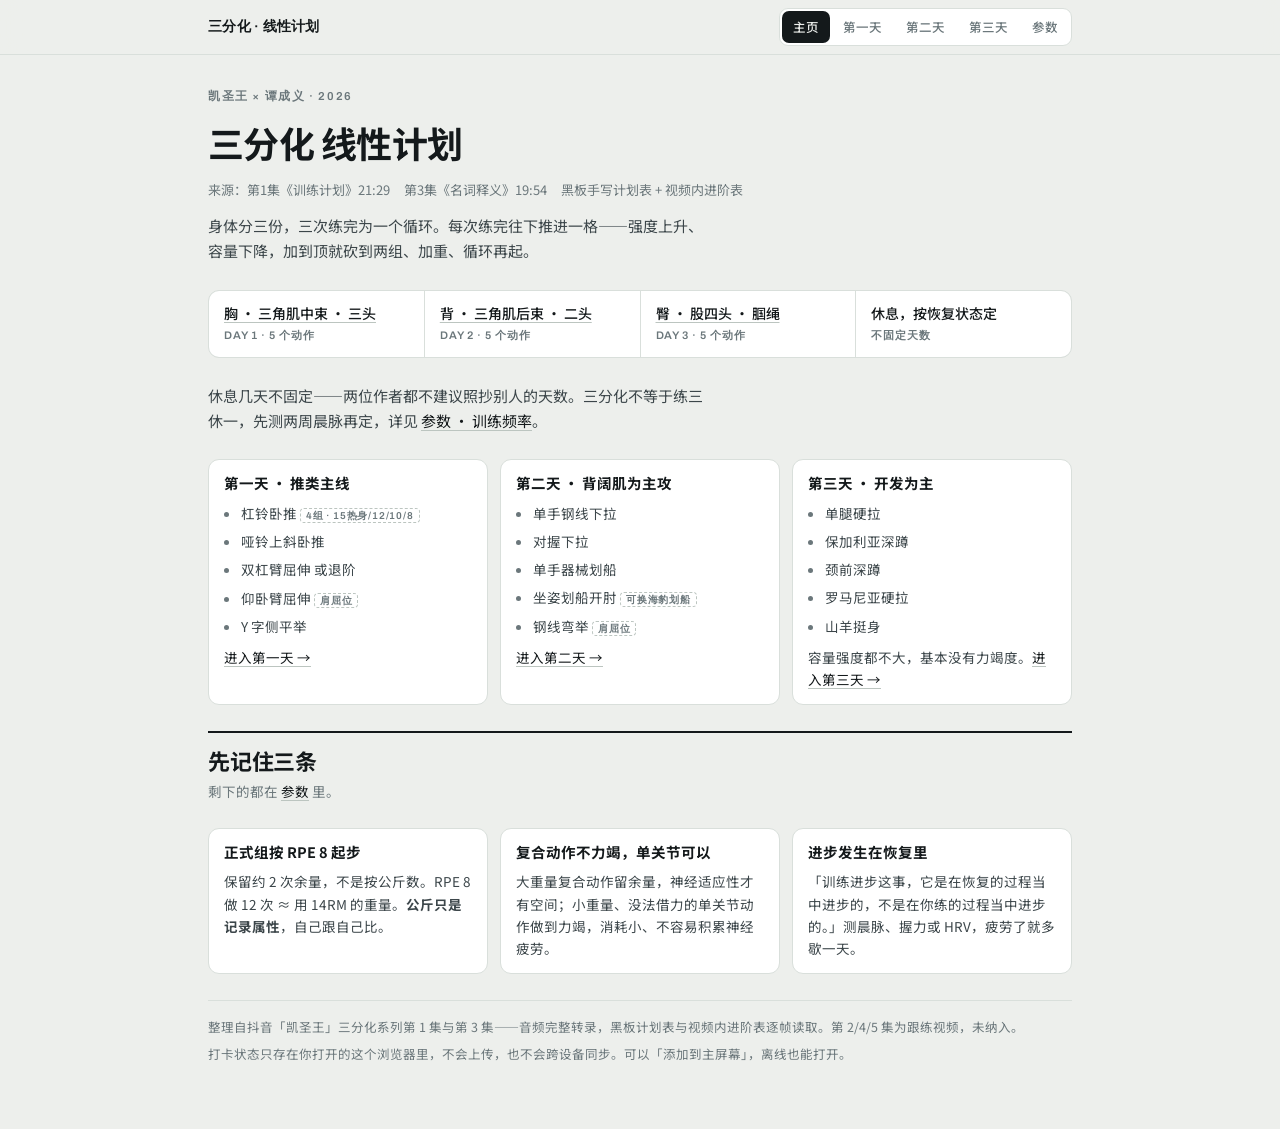
==== index.html @ 025f2950 "Add three-day split linear plan site" ====
<!doctype html>
<html lang="zh-CN">
<head>
<meta charset="utf-8">
<meta name="viewport" content="width=device-width, initial-scale=1, viewport-fit=cover">
<title>三分化 线性计划</title>
<meta name="description" content="凯圣王 × 谭成义三分化线性计划整理：三天动作表、逐周进阶表、组间歇与 RPE 参数，每个动作可打卡。">
<meta name="theme-color" content="#EDEFEC" media="(prefers-color-scheme: light)">
<meta name="theme-color" content="#0F1416" media="(prefers-color-scheme: dark)">
<link rel="icon" href="icon.svg" type="image/svg+xml">
<link rel="apple-touch-icon" href="icon.svg">
<link rel="manifest" href="manifest.webmanifest">
<link rel="preconnect" href="https://fonts.googleapis.com">
<link rel="preconnect" href="https://fonts.gstatic.com" crossorigin>
<link rel="stylesheet" href="https://fonts.googleapis.com/css2?family=Archivo:wght@500;600;700&family=Noto+Sans+SC:wght@400;500;700&display=swap">
<link rel="stylesheet" href="assets/style.css">
</head>
<body>

<header class="bar">
  <div class="bar-in">
    <a class="brand" href="index.html">三分化 · 线性计划</a>
    <nav class="nav" aria-label="站点导航">
      <a href="index.html" aria-current="page">主页</a>
      <a href="day1.html">第一天</a>
      <a href="day2.html">第二天</a>
      <a href="day3.html">第三天</a>
      <a href="params.html">参数</a>
    </nav>
  </div>
</header>

<main class="wrap">

  <div class="hero">
    <span class="eyebrow">凯圣王 × 谭成义 · 2026</span>
    <h1>三分化 线性计划</h1>
    <p class="prov">
      <span>来源：第1集《训练计划》21:29</span>
      <span>第3集《名词释义》19:54</span>
      <span>黑板手写计划表 + 视频内进阶表</span>
    </p>
    <p class="lede">身体分三份，三次练完为一个循环。每次练完往下推进一格——强度上升、容量下降，加到顶就砍到两组、加重、循环再起。</p>
  </div>

  <nav class="cycle" aria-label="训练循环">
    <a class="cycle-step is-link" href="day1.html">
      <b>胸 · 三角肌中束 · 三头</b><span>DAY 1 · 5 个动作</span>
    </a>
    <a class="cycle-step is-link" href="day2.html">
      <b>背 · 三角肌后束 · 二头</b><span>DAY 2 · 5 个动作</span>
    </a>
    <a class="cycle-step is-link" href="day3.html">
      <b>臀 · 股四头 · 腘绳</b><span>DAY 3 · 5 个动作</span>
    </a>
    <div class="cycle-step">
      <b>休息，按恢复状态定</b><span>不固定天数</span>
    </div>
  </nav>

  <p class="lede">休息几天不固定——两位作者都不建议照抄别人的天数。三分化不等于练三休一，先测两周晨脉再定，详见 <a href="params.html#frequency">参数 · 训练频率</a>。</p>

  <div class="grid">
    <article class="card">
      <h3>第一天 · 推类主线</h3>
      <ul>
        <li>杠铃卧推 <span class="tag">4组 · 15热身/12/10/8</span></li>
        <li>哑铃上斜卧推</li>
        <li>双杠臂屈伸 或退阶</li>
        <li>仰卧臂屈伸 <span class="tag">肩屈位</span></li>
        <li>Y 字侧平举</li>
      </ul>
      <p><a href="day1.html">进入第一天 →</a></p>
    </article>

    <article class="card">
      <h3>第二天 · 背阔肌为主攻</h3>
      <ul>
        <li>单手钢线下拉</li>
        <li>对握下拉</li>
        <li>单手器械划船</li>
        <li>坐姿划船开肘 <span class="tag">可换海豹划船</span></li>
        <li>钢线弯举 <span class="tag">肩屈位</span></li>
      </ul>
      <p><a href="day2.html">进入第二天 →</a></p>
    </article>

    <article class="card">
      <h3>第三天 · 开发为主</h3>
      <ul>
        <li>单腿硬拉</li>
        <li>保加利亚深蹲</li>
        <li>颈前深蹲</li>
        <li>罗马尼亚硬拉</li>
        <li>山羊挺身</li>
      </ul>
      <p>容量强度都不大，基本没有力竭度。<a href="day3.html">进入第三天 →</a></p>
    </article>
  </div>

  <div class="sec-head">
    <h2>先记住三条</h2>
    <p>剩下的都在 <a href="params.html">参数</a> 里。</p>
  </div>

  <div class="grid">
    <div class="card">
      <h3>正式组按 RPE 8 起步</h3>
      <p>保留约 2 次余量，不是按公斤数。RPE 8 做 12 次 ≈ 用 14RM 的重量。<b>公斤只是记录属性</b>，自己跟自己比。</p>
    </div>
    <div class="card">
      <h3>复合动作不力竭，单关节可以</h3>
      <p>大重量复合动作留余量，神经适应性才有空间；小重量、没法借力的单关节动作做到力竭，消耗小、不容易积累神经疲劳。</p>
    </div>
    <div class="card">
      <h3>进步发生在恢复里</h3>
      <p>「训练进步这事，它是在恢复的过程当中进步的，不是在你练的过程当中进步的。」测晨脉、握力或 HRV，疲劳了就多歇一天。</p>
    </div>
  </div>

  <footer>
    <p>整理自抖音「凯圣王」三分化系列第 1 集与第 3 集——音频完整转录，黑板计划表与视频内进阶表逐帧读取。第 2/4/5 集为跟练视频，未纳入。</p>
    <p>打卡状态只存在你打开的这个浏览器里，不会上传，也不会跨设备同步。可以「添加到主屏幕」，离线也能打开。</p>
  </footer>

</main>

<script src="assets/app.js" defer></script>
</body>
</html>
---- assets/style.css ----
/* ==========================================================================
   三分化 线性计划 — design tokens
   Palette comes from the source itself: black marker on a white board.
   Two semantic colours only — green "还有余量" / rust "力竭". No decorative accent.
   ========================================================================== */

:root{
  color-scheme: light;

  --ground:#EDEFEC;
  --surface:#FFFFFF;
  --surface-2:#F5F7F4;
  --ink:#14191B;
  --ink-2:#3C464A;
  --muted:#6B777B;
  --rule:#D9DFDB;
  --rule-strong:#BCC5C0;

  --ok:#1C6B57;
  --ok-bg:#E4F0EB;
  --hard:#AE3517;
  --hard-bg:#F7E7E1;

  --shadow:0 1px 2px rgba(20,25,27,.06), 0 10px 28px -18px rgba(20,25,27,.38);

  --check:url("data:image/svg+xml,%3Csvg xmlns='http://www.w3.org/2000/svg' viewBox='0 0 16 16'%3E%3Cpath d='M3 8.6l3.4 3.4L13 4.4' fill='none' stroke='%23FFFFFF' stroke-width='2.6' stroke-linecap='round' stroke-linejoin='round'/%3E%3C/svg%3E");

  --font-ui:'Noto Sans SC','PingFang SC','Hiragino Sans GB','Microsoft YaHei',system-ui,sans-serif;
  --font-data:'Archivo','Helvetica Neue',Arial,sans-serif;
  --bar-h:54px;
}

@media (prefers-color-scheme: dark){
  :root:not([data-theme="light"]){
    color-scheme: dark;
    --ground:#0F1416;
    --surface:#171E21;
    --surface-2:#1E2629;
    --ink:#E9EEEA;
    --ink-2:#B7C2BE;
    --muted:#89968F;
    --rule:#2A3336;
    --rule-strong:#3B474A;
    --ok:#5FBFA2;
    --ok-bg:#16302A;
    --hard:#E37A5E;
    --hard-bg:#331D16;
    --shadow:0 1px 2px rgba(0,0,0,.4), 0 10px 28px -18px rgba(0,0,0,.85);
    --check:url("data:image/svg+xml,%3Csvg xmlns='http://www.w3.org/2000/svg' viewBox='0 0 16 16'%3E%3Cpath d='M3 8.6l3.4 3.4L13 4.4' fill='none' stroke='%230F1416' stroke-width='2.6' stroke-linecap='round' stroke-linejoin='round'/%3E%3C/svg%3E");
  }
}

:root[data-theme="dark"]{
  color-scheme: dark;
  --ground:#0F1416;
  --surface:#171E21;
  --surface-2:#1E2629;
  --ink:#E9EEEA;
  --ink-2:#B7C2BE;
  --muted:#89968F;
  --rule:#2A3336;
  --rule-strong:#3B474A;
  --ok:#5FBFA2;
  --ok-bg:#16302A;
  --hard:#E37A5E;
  --hard-bg:#331D16;
  --shadow:0 1px 2px rgba(0,0,0,.4), 0 10px 28px -18px rgba(0,0,0,.85);
  --check:url("data:image/svg+xml,%3Csvg xmlns='http://www.w3.org/2000/svg' viewBox='0 0 16 16'%3E%3Cpath d='M3 8.6l3.4 3.4L13 4.4' fill='none' stroke='%230F1416' stroke-width='2.6' stroke-linecap='round' stroke-linejoin='round'/%3E%3C/svg%3E");
}

/* --------------------------------------------------------------- base --- */

*,*::before,*::after{box-sizing:border-box}

html{
  scroll-behavior:smooth;
  -webkit-text-size-adjust:100%;
}

body{
  margin:0;
  background:var(--ground);
  color:var(--ink);
  font-family:var(--font-ui);
  font-size:15px;
  line-height:1.65;
}

h1,h2,h3{text-wrap:balance; margin:0; line-height:1.25}
h1{font-size:clamp(27px,6.4vw,36px); font-weight:700; letter-spacing:-.02em}
h2{font-size:20px; font-weight:700; letter-spacing:-.01em}
h3{font-size:15px; font-weight:700}
p{margin:0}
a{color:var(--ink); text-decoration:underline; text-decoration-color:var(--rule-strong); text-underline-offset:3px}
a:hover{text-decoration-color:var(--ink)}
a:focus-visible,button:focus-visible,input:focus-visible{outline:2px solid var(--ink); outline-offset:2px; border-radius:3px}

.wrap{
  max-width:900px;
  margin:0 auto;
  padding-inline:18px;
  padding-block:0 64px;
  display:flex;
  flex-direction:column;
  gap:26px;
}
.wrap > .hero{padding-block-start:32px}

/* -------------------------------------------------------------- header --- */

.bar{
  position:sticky;
  top:0;
  z-index:20;
  background:color-mix(in srgb, var(--ground) 86%, transparent);
  backdrop-filter:blur(12px);
  -webkit-backdrop-filter:blur(12px);
  border-bottom:1px solid var(--rule);
  padding-top:env(safe-area-inset-top, 0px);
}
.bar-in{
  max-width:900px;
  margin:0 auto;
  padding-inline:18px;
  display:flex;
  align-items:center;
  gap:12px;
  min-height:var(--bar-h);
}
.brand{
  font-family:var(--font-data);
  font-weight:700;
  font-size:13.5px;
  letter-spacing:.02em;
  text-decoration:none;
  white-space:nowrap;
}
.brand:hover{text-decoration:none}
.nav{
  display:flex;
  gap:2px;
  margin-left:auto;
  background:var(--surface);
  border:1px solid var(--rule);
  border-radius:9px;
  padding:2px;
  overflow-x:auto;
  scrollbar-width:none;
  -webkit-overflow-scrolling:touch;
}
.nav::-webkit-scrollbar{display:none}
.nav a{
  font-family:var(--font-ui);
  font-size:12.5px;
  font-weight:500;
  padding:6px 11px;
  border-radius:7px;
  text-decoration:none;
  color:var(--muted);
  white-space:nowrap;
}
.nav a:hover{color:var(--ink); background:var(--surface-2); text-decoration:none}
.nav a[aria-current="page"]{background:var(--ink); color:var(--ground)}

/* ---------------------------------------------------------------- hero --- */

.hero{display:flex; flex-direction:column; gap:14px}
.eyebrow{
  font-family:var(--font-data);
  font-size:11.5px;
  font-weight:600;
  letter-spacing:.14em;
  text-transform:uppercase;
  color:var(--muted);
}
.prov{display:flex; flex-wrap:wrap; gap:5px 14px; font-size:13px; color:var(--muted)}
.lede{font-size:15px; color:var(--ink-2); max-width:62ch}

/* --------------------------------------------------------------- cycle --- */

.cycle{
  display:grid;
  grid-template-columns:repeat(auto-fit, minmax(160px,1fr));
  gap:1px;
  background:var(--rule);
  border:1px solid var(--rule);
  border-radius:11px;
  overflow:hidden;
}
.cycle-step{
  background:var(--surface);
  padding:13px 15px;
  display:flex;
  flex-direction:column;
  gap:3px;
}
.cycle-step b{font-size:14px; font-weight:500; line-height:1.35}
.cycle-step span{
  font-family:var(--font-data);
  font-size:11px; font-weight:600; letter-spacing:.09em;
  color:var(--muted);
  font-variant-numeric:tabular-nums;
}
.cycle-step.is-link{text-decoration:none; transition:background .12s}
.cycle-step.is-link:hover{background:var(--surface-2)}
.cycle-step.is-link b{text-decoration:underline; text-decoration-color:var(--rule-strong); text-underline-offset:3px}

/* ----------------------------------------------------------- day cards --- */

.day{
  background:var(--surface);
  border:1px solid var(--rule);
  border-radius:13px;
  box-shadow:var(--shadow);
  overflow:hidden;
}
.day-head{
  display:flex;
  align-items:center;
  gap:14px;
  padding:16px;
  border-bottom:1px solid var(--rule);
  background:var(--surface-2);
}
.day-num{
  font-family:var(--font-data);
  font-size:34px; font-weight:700; line-height:1;
  letter-spacing:-.04em;
  font-variant-numeric:tabular-nums;
  min-width:38px;
  flex:none;
}
.day-head-txt{display:flex; flex-direction:column; gap:2px; min-width:0}
.day-head-txt h2{font-size:17px}
.day-sub{
  font-family:var(--font-data);
  font-size:12px; font-weight:600; letter-spacing:.04em;
  color:var(--muted);
  font-variant-numeric:tabular-nums;
}
.day-actions{margin-left:auto; flex:none; display:flex; align-items:center; gap:8px}

.tally{
  font-family:var(--font-data);
  font-size:12px; font-weight:600;
  font-variant-numeric:tabular-nums;
  color:var(--muted);
  white-space:nowrap;
}
.tally[data-done="1"]{color:var(--ok)}

.btn{
  font-family:var(--font-ui);
  font-size:12px; font-weight:500;
  color:var(--muted);
  background:var(--surface);
  border:1px solid var(--rule);
  border-radius:8px;
  padding:6px 11px;
  cursor:pointer;
}
.btn:hover{color:var(--ink); border-color:var(--rule-strong)}

/* ------------------------------------------------------------- exercise --- */

.exlist{list-style:none; margin:0; padding:0}
.ex{
  display:grid;
  grid-template-columns:26px minmax(0,1fr) auto;
  gap:4px 12px;
  padding:13px 16px;
  border-bottom:1px solid var(--rule);
  align-items:start;
}
.ex:last-child{border-bottom:0}
.ex-idx{
  font-family:var(--font-data);
  font-size:12px; font-weight:600;
  color:var(--muted);
  padding-top:3px;
  font-variant-numeric:tabular-nums;
}
.ex-body{display:flex; flex-direction:column; gap:3px; min-width:0}
.ex-name{font-weight:500; font-size:15.5px; line-height:1.35}
.ex-scheme{
  font-family:var(--font-data);
  font-size:12.5px; font-weight:600;
  color:var(--ink-2);
  font-variant-numeric:tabular-nums;
  letter-spacing:.01em;
}
.ex-scheme .rp{color:var(--hard)}
.ex-note{font-size:12.5px; color:var(--muted); line-height:1.6; margin-top:1px}

.sets{
  display:flex; gap:5px; padding-top:2px;
  flex-wrap:wrap; justify-content:flex-end;
  max-width:132px;
}
.sets input{
  appearance:none; -webkit-appearance:none;
  width:28px; height:28px; margin:0;
  border:1px solid var(--rule-strong);
  border-radius:6px;
  background:var(--surface);
  cursor:pointer;
  background-position:center;
  background-repeat:no-repeat;
  background-size:19px;
}
.sets input:hover{border-color:var(--ink-2)}
.sets input:checked{background-color:var(--ink); border-color:var(--ink); background-image:var(--check)}

/* --------------------------------------------------------- progression --- */

.prog{border-top:1px solid var(--rule); background:var(--surface-2); padding:14px 16px 16px}
.prog + .prog{border-top:1px solid var(--rule)}
.prog-head{display:flex; align-items:baseline; gap:9px; margin-bottom:10px; flex-wrap:wrap}
.prog-head h3{font-size:13.5px}
.prog-head span{font-size:12px; color:var(--muted)}

.tw{overflow-x:auto; -webkit-overflow-scrolling:touch}
table{border-collapse:collapse; width:100%; min-width:420px; font-variant-numeric:tabular-nums}
caption{text-align:left; caption-side:top; font-size:12px; color:var(--muted); padding-bottom:6px}
th,td{padding:7px 9px; text-align:center; border-bottom:1px solid var(--rule); white-space:nowrap}
thead th{
  font-family:var(--font-data);
  font-size:11.5px; font-weight:600;
  letter-spacing:.07em; text-transform:uppercase;
  color:var(--muted);
  border-bottom:1px solid var(--rule-strong);
}
thead th:first-child, tbody td:first-child{
  text-align:left;
  font-family:var(--font-ui);
  font-size:13px; font-weight:500;
  text-transform:none; letter-spacing:0;
  color:var(--ink);
}
tbody tr:last-child td{border-bottom:0}
td .rep{font-family:var(--font-data); font-size:15px; font-weight:700; display:block; line-height:1.15}
td .rpe{
  display:inline-block; margin-top:2px;
  font-family:var(--font-data);
  font-size:10.5px; font-weight:600; letter-spacing:.05em;
  padding:1px 5px; border-radius:4px;
}
.rpe.ok{color:var(--ok); background:var(--ok-bg)}
.rpe.hard{color:var(--hard); background:var(--hard-bg)}
.rpause{font-size:11px; color:var(--muted); display:block; margin-top:2px}

/* ----------------------------------------------------------- reference --- */

.sec-head{display:flex; flex-direction:column; gap:5px; padding-block-start:14px; border-top:2px solid var(--ink)}
.sec-head h2{font-size:22px}
.sec-head p{font-size:13.5px; color:var(--muted)}

.grid{display:grid; gap:12px; grid-template-columns:repeat(auto-fit, minmax(255px,1fr))}
.card{
  background:var(--surface);
  border:1px solid var(--rule);
  border-radius:11px;
  padding:14px 15px;
  display:flex; flex-direction:column; gap:9px;
}
.card h3{font-size:14.5px; display:flex; align-items:center; gap:7px; flex-wrap:wrap}
.card p{font-size:13.5px; color:var(--ink-2)}
.card ul{margin:0; padding-left:17px; display:flex; flex-direction:column; gap:6px; font-size:13.5px; color:var(--ink-2)}
.card li::marker{color:var(--muted)}
.q{color:var(--muted); font-size:12.5px; border-left:2px solid var(--rule-strong); padding-left:10px; line-height:1.65}

.kv{display:flex; flex-direction:column}
.kv-row{
  display:grid;
  grid-template-columns:auto minmax(0,1fr);
  gap:12px;
  padding:7px 0;
  border-bottom:1px dashed var(--rule);
  align-items:baseline;
}
.kv-row:last-child{border-bottom:0}
.kv-k{font-family:var(--font-data); font-size:12.5px; font-weight:600; color:var(--ink); white-space:nowrap}
.kv-v{font-size:13px; color:var(--ink-2)}

.tag{
  font-family:var(--font-data);
  font-size:10px; font-weight:600; letter-spacing:.08em;
  border:1px dashed var(--rule-strong);
  color:var(--muted);
  border-radius:4px; padding:1px 5px;
  white-space:nowrap;
}
.flag{
  border-left:3px solid var(--hard);
  background:var(--hard-bg);
  border-radius:0 9px 9px 0;
  padding:12px 14px;
  display:flex; flex-direction:column; gap:6px;
}
.flag h3{color:var(--hard); font-size:13.5px}
.flag p{font-size:13px; color:var(--ink-2)}

/* -------------------------------------------------------- day pager --- */

.pager{
  display:grid;
  grid-template-columns:1fr 1fr;
  gap:10px;
  margin-top:4px;
}
.pager a{
  display:flex; flex-direction:column; gap:2px;
  background:var(--surface);
  border:1px solid var(--rule);
  border-radius:11px;
  padding:13px 15px;
  text-decoration:none;
}
.pager a:hover{border-color:var(--rule-strong)}
.pager a.next{text-align:right; align-items:flex-end}
.pager .k{
  font-family:var(--font-data);
  font-size:11px; font-weight:600; letter-spacing:.09em;
  text-transform:uppercase; color:var(--muted);
}
.pager .v{font-size:14.5px; font-weight:500}

/* -------------------------------------------------------------- footer --- */

footer{
  border-top:1px solid var(--rule);
  padding-top:16px;
  font-size:12.5px;
  color:var(--muted);
  display:flex; flex-direction:column; gap:6px;
}

/* ------------------------------------------------------------ narrow --- */

@media (max-width:560px){
  .brand{display:none}
  .nav{margin-left:0; width:100%}
  .nav a{flex:1; text-align:center; padding:6px 6px}

  .ex{grid-template-columns:22px minmax(0,1fr); padding:13px 14px}
  .sets{grid-column:2; justify-content:flex-start; max-width:none; padding-top:9px}

  .day-head{padding:14px; gap:11px; flex-wrap:wrap}
  .day-num{font-size:28px; min-width:30px}
  .day-actions{margin-left:0; width:100%; justify-content:space-between}
  .prog{padding:13px 14px 15px}

  table{min-width:0}
  th,td{padding:6px 4px}
  thead th{font-size:10.5px; letter-spacing:.02em}
  thead th:first-child, tbody td:first-child{font-size:12px}
  td .rep{font-size:14px}
  td .rpe{font-size:9.5px; padding:1px 4px; letter-spacing:.02em}
  td[colspan]{white-space:normal; font-size:11px; line-height:1.4}

  .pager{grid-template-columns:1fr}
  .pager a.next{text-align:left; align-items:flex-start}
}

@media (prefers-reduced-motion: reduce){
  html{scroll-behavior:auto}
  *,*::before,*::after{animation-duration:.01ms !important; animation-iteration-count:1 !important; transition-duration:.01ms !important}
}

@media print{
  .bar,.day-actions,.pager,.sets{display:none !important}
  body{background:#fff}
  .day,.card{box-shadow:none; break-inside:avoid}
}
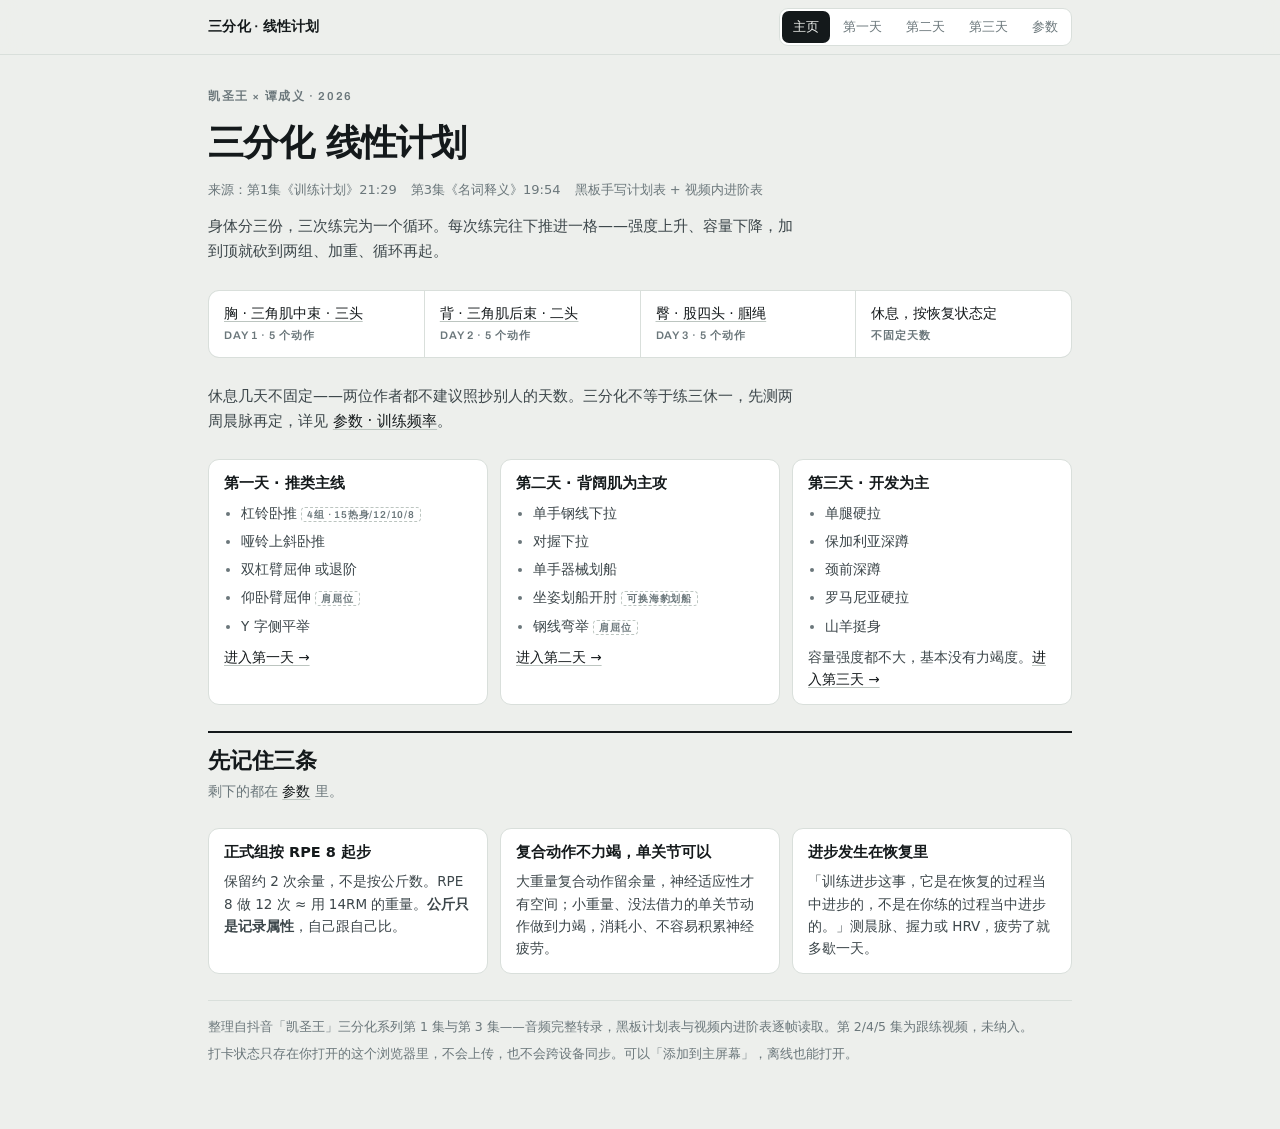
==== commit 0135f22b: "Self-host Archivo, drop Google Fonts dependency" ====
--- a/index.html
+++ b/index.html
@@ -10,9 +10,6 @@
 <link rel="icon" href="icon.svg" type="image/svg+xml">
 <link rel="apple-touch-icon" href="icon.svg">
 <link rel="manifest" href="manifest.webmanifest">
-<link rel="preconnect" href="https://fonts.googleapis.com">
-<link rel="preconnect" href="https://fonts.gstatic.com" crossorigin>
-<link rel="stylesheet" href="https://fonts.googleapis.com/css2?family=Archivo:wght@500;600;700&family=Noto+Sans+SC:wght@400;500;700&display=swap">
 <link rel="stylesheet" href="assets/style.css">
 </head>
 <body>
--- a/assets/style.css
+++ b/assets/style.css
@@ -1,3 +1,31 @@
+/* --------------------------------------------------------------------------
+   Archivo (latin subset) — 自托管，不走 Google Fonts。
+   SIL Open Font License 1.1，见 assets/fonts/OFL.txt。
+   中文用系统字体（PingFang SC / 微软雅黑），避免几 MB 的 CJK 网络字体。
+   -------------------------------------------------------------------------- */
+
+@font-face{
+  font-family:'Archivo';
+  font-style:normal;
+  font-weight:500;
+  font-display:swap;
+  src:url('fonts/archivo-500.woff2') format('woff2');
+}
+@font-face{
+  font-family:'Archivo';
+  font-style:normal;
+  font-weight:600;
+  font-display:swap;
+  src:url('fonts/archivo-600.woff2') format('woff2');
+}
+@font-face{
+  font-family:'Archivo';
+  font-style:normal;
+  font-weight:700;
+  font-display:swap;
+  src:url('fonts/archivo-700.woff2') format('woff2');
+}
+
 /* ==========================================================================
    三分化 线性计划 — design tokens
    Palette comes from the source itself: black marker on a white board.
@@ -25,7 +53,7 @@
 
   --check:url("data:image/svg+xml,%3Csvg xmlns='http://www.w3.org/2000/svg' viewBox='0 0 16 16'%3E%3Cpath d='M3 8.6l3.4 3.4L13 4.4' fill='none' stroke='%23FFFFFF' stroke-width='2.6' stroke-linecap='round' stroke-linejoin='round'/%3E%3C/svg%3E");
 
-  --font-ui:'Noto Sans SC','PingFang SC','Hiragino Sans GB','Microsoft YaHei',system-ui,sans-serif;
+  --font-ui:'PingFang SC','Hiragino Sans GB','Microsoft YaHei','Noto Sans SC',system-ui,sans-serif;
   --font-data:'Archivo','Helvetica Neue',Arial,sans-serif;
   --bar-h:54px;
 }
